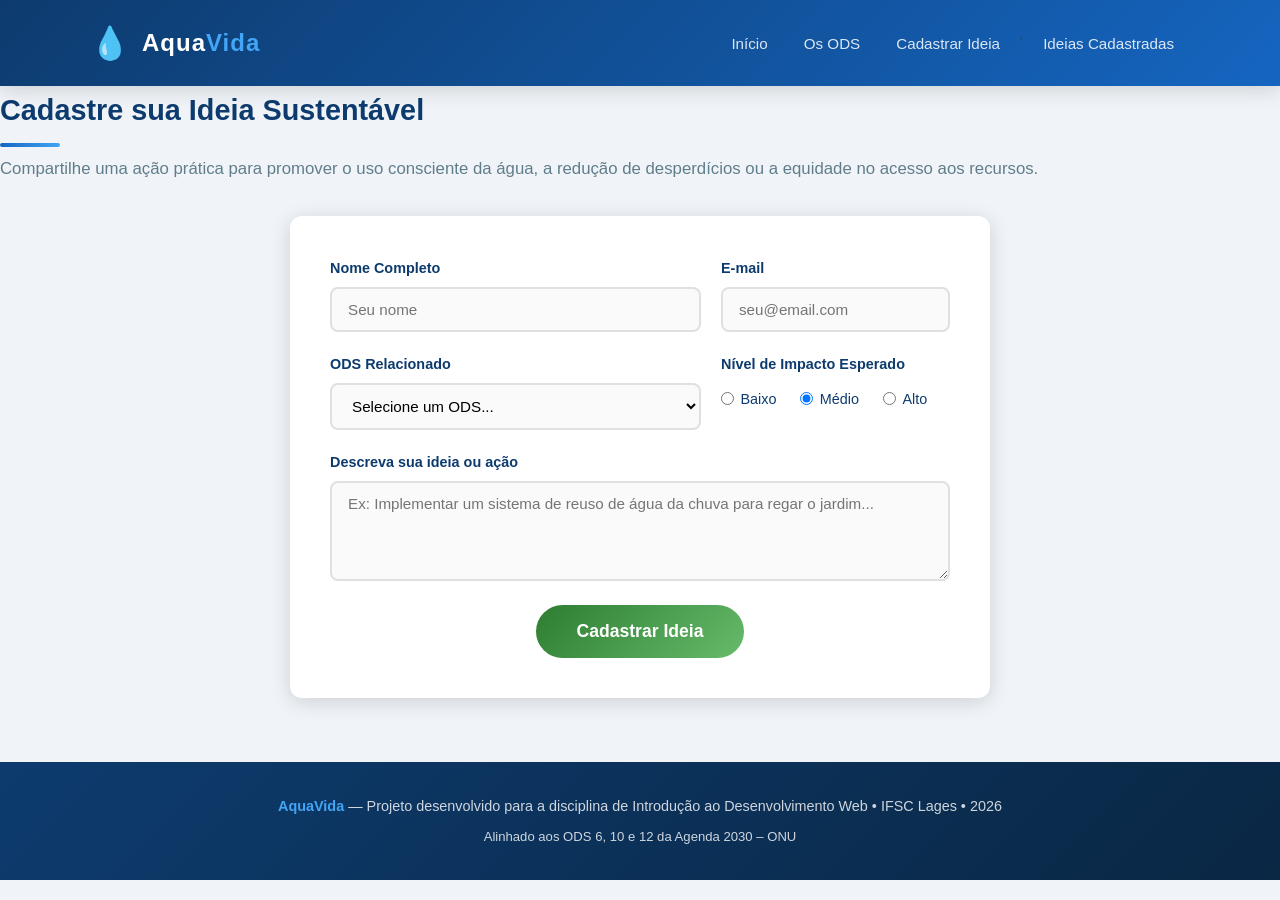
==== formulario.html @ 24fbb7f0 "subi" ====
<!DOCTYPE html>
<html lang="en">
<head>
    <meta charset="UTF-8">
    <meta name="viewport" content="width=device-width, initial-scale=1.0">
    <title> AquaVida | Formulário</title>
    <link rel="stylesheet" href="css/style.css" />
    
</head>
<body>
  <header>
    <div class="header-inner">
      <a href="index.html" class="logo">
        <span class="logo-icon">💧</span>
        <span class="logo-text">Aqua<span>Vida</span></span>
      </a>
      <nav aria-label="Menu principal">
        <ul>
          <li><a href="index.html">Início</a></li>
          <li><a href="ods.html">Os ODS</a></li>
            <li><a href="formulario.html">Cadastrar Ideia</a></li>'
          <li><a href="resultados.html">Ideias Cadastradas</a></li>
        </ul>
      </nav>
    </div>
  </header>
<section>
  <h2 class="section-title">Cadastre sua Ideia Sustentável</h2>
  <p class="section-subtitle">Compartilhe uma ação prática para promover o uso consciente da água, a redução de desperdícios ou a equidade no acesso aos recursos.</p>

  <form id="form-ideia" class="form-card">
    <div class="form-grid">
      <div class="form-group">
        <label for="nome">Nome Completo</label>
        <input type="text" id="nome" name="nome" placeholder="Seu nome" required>
      </div>

      <div class="form-group">
        <label for="email">E-mail</label>
        <input type="email" id="email" name="email" placeholder="seu@email.com" required>
      </div>

      <div class="form-group">
        <label for="ods">ODS Relacionado</label>
        <select id="ods" name="ods" required>
          <option value="" disabled selected>Selecione um ODS...</option>
          <option value="ODS 6">ODS 6 - Água Limpa e Saneamento</option>
          <option value="ODS 10">ODS 10 - Redução das Desigualdades</option>
          <option value="ODS 12">ODS 12 - Consumo e Produção Responsáveis</option>
        </select>
      </div>

      <div class="form-group">
        <label>Nível de Impacto Esperado</label>
        <div class="radio-group">
          <label><input type="radio" name="impacto" value="Baixo" required> Baixo</label>
          <label><input type="radio" name="impacto" value="Médio" checked> Médio</label>
          <label><input type="radio" name="impacto" value="Alto"> Alto</label>
        </div>
      </div>

      <div class="form-group full">
        <label for="descricao">Descreva sua ideia ou ação</label>
        <textarea id="descricao" name="descricao" placeholder="Ex: Implementar um sistema de reuso de água da chuva para regar o jardim..." required></textarea>
      </div>
    </div>

    <div class="form-actions">
      <button type="submit" class="btn btn-verde">Cadastrar Ideia</button>
    </div>
  </form>

  <div id="mensagem-sucesso">
    Ideia cadastrada com sucesso! Obrigado por contribuir com o AquaVida.
  </div>
</section>
<footer>
    <p>
      <strong>AquaVida</strong> &mdash; Projeto desenvolvido para a disciplina de Introdução ao Desenvolvimento Web &bull;
      IFSC Lages &bull; 2026
    </p>
    <p style="margin-top: 0.5rem; font-size: 0.82rem;">Alinhado aos ODS 6, 10 e 12 da Agenda 2030 &ndash; ONU</p>
  </footer>
</body>
</html>
---- css/style.css ----
/* ============================================
   AquaVida - ODS 6, 10 e 12
   ============================================ */

* {
  margin: 0;
  padding: 0;
  box-sizing: border-box;
}

:root {
  --azul-escuro: #0d3b6e;
  --azul-medio: #1565c0;
  --azul-claro: #42a5f5;
  --verde: #2e7d32;
  --verde-claro: #66bb6a;
  --branco: #ffffff;
  --cinza-claro: #f0f4f8;
  --cinza-texto: #37474f;
  --sombra: 0 4px 20px rgba(0, 0, 0, 0.15);
  --radius: 12px;
}

body {
  font-family: 'Segoe UI', Tahoma, Geneva, Verdana, sans-serif;
  background-color: var(--cinza-claro);
  color: var(--cinza-texto);
  line-height: 1.7;
}

/* ===== HEADER / NAV ===== */
header {
  background: linear-gradient(135deg, var(--azul-escuro), var(--azul-medio));
  padding: 0 2rem;
  position: sticky;
  top: 0;
  z-index: 100;
  box-shadow: var(--sombra);
}

header .header-inner {
  display: flex;
  align-items: center;
  justify-content: space-between;
  max-width: 1100px;
  margin: 0 auto;
  padding: 1rem 0;
  flex-wrap: wrap;
  gap: 1rem;
}

header .logo {
  display: flex;
  align-items: center;
  gap: 0.75rem;
  text-decoration: none;
}

header .logo-icon {
  font-size: 2rem;
}

header .logo-text {
  color: var(--branco);
  font-size: 1.5rem;
  font-weight: 700;
  letter-spacing: 1px;
}

header .logo-text span {
  color: var(--azul-claro);
}

nav ul {
  list-style: none;
  display: flex;
  gap: 0.25rem;
  flex-wrap: wrap;
}

nav ul li a {
  color: rgba(255, 255, 255, 0.85);
  text-decoration: none;
  padding: 0.5rem 1rem;
  border-radius: 6px;
  font-size: 0.95rem;
  transition: all 0.2s;
}

nav ul li a:hover,
nav ul li a.ativo {
  background: rgba(255, 255, 255, 0.2);
  color: var(--branco);
}

/* ===== HERO ===== */
.hero {
  background: linear-gradient(135deg, var(--azul-escuro) 0%, var(--azul-medio) 50%, #1976d2 100%);
  color: var(--branco);
  padding: 5rem 2rem;
  text-align: center;
  position: relative;
  overflow: hidden;
}

.hero::before {
  content: '';
  position: absolute;
  top: -50%;
  left: -50%;
  width: 200%;
  height: 200%;
  background: radial-gradient(circle, rgba(66, 165, 245, 0.15) 0%, transparent 60%);
  animation: pulse 6s ease-in-out infinite;
}

@keyframes pulse {
  0%, 100% { transform: scale(1); }
  50% { transform: scale(1.1); }
}

.hero-content {
  position: relative;
  z-index: 1;
  max-width: 750px;
  margin: 0 auto;
}

.hero h1 {
  font-size: 2.8rem;
  font-weight: 800;
  margin-bottom: 1rem;
  text-shadow: 0 2px 10px rgba(0,0,0,0.3);
}

.hero p {
  font-size: 1.2rem;
  opacity: 0.9;
  margin-bottom: 2rem;
}

.btn {
  display: inline-block;
  padding: 0.85rem 2rem;
  border-radius: 50px;
  text-decoration: none;
  font-weight: 600;
  font-size: 1rem;
  transition: all 0.3s;
  cursor: pointer;
  border: none;
}

.btn-primary {
  background: var(--branco);
  color: var(--azul-medio);
}

.btn-primary:hover {
  background: var(--azul-claro);
  color: var(--branco);
  transform: translateY(-2px);
  box-shadow: 0 8px 20px rgba(0,0,0,0.2);
}

.btn-secondary {
  background: transparent;
  color: var(--branco);
  border: 2px solid rgba(255,255,255,0.7);
  margin-left: 1rem;
}

.btn-secondary:hover {
  background: rgba(255,255,255,0.15);
  border-color: var(--branco);
  transform: translateY(-2px);
}

.btn-verde {
  background: linear-gradient(135deg, var(--verde), var(--verde-claro));
  color: var(--branco);
  font-size: 1.1rem;
  padding: 1rem 2.5rem;
}

.btn-verde:hover {
  transform: translateY(-2px);
  box-shadow: 0 8px 20px rgba(46, 125, 50, 0.4);
}

/* ===== MAIN / CONTAINER ===== */
main {
  max-width: 1100px;
  margin: 3rem auto;
  padding: 0 2rem;
}

/* ===== SEÇÕES ===== */
section {
  margin-bottom: 3rem;
}

.section-title {
  font-size: 1.8rem;
  font-weight: 700;
  color: var(--azul-escuro);
  margin-bottom: 0.5rem;
  position: relative;
  padding-bottom: 0.75rem;
}

.section-title::after {
  content: '';
  position: absolute;
  bottom: 0;
  left: 0;
  width: 60px;
  height: 4px;
  background: linear-gradient(90deg, var(--azul-medio), var(--azul-claro));
  border-radius: 2px;
}

.section-subtitle {
  color: #607d8b;
  margin-bottom: 2rem;
  font-size: 1.05rem;
}

/* ===== CARDS ODS (homepage) ===== */
.cards-ods {
  display: grid;
  grid-template-columns: repeat(auto-fit, minmax(280px, 1fr));
  gap: 1.5rem;
}

.card-ods {
  background: var(--branco);
  border-radius: var(--radius);
  padding: 2rem;
  box-shadow: var(--sombra);
  border-top: 5px solid;
  transition: transform 0.3s, box-shadow 0.3s;
  text-decoration: none;
  color: inherit;
  display: block;
}

.card-ods:hover {
  transform: translateY(-6px);
  box-shadow: 0 12px 30px rgba(0,0,0,0.18);
}

.card-ods.ods6 { border-color: #0277bd; }
.card-ods.ods10 { border-color: #e53935; }
.card-ods.ods12 { border-color: #f57c00; }

.card-ods .ods-numero {
  font-size: 2.5rem;
  font-weight: 800;
  opacity: 0.15;
  line-height: 1;
  margin-bottom: 0.5rem;
}

.card-ods.ods6 .ods-numero { color: #0277bd; }
.card-ods.ods10 .ods-numero { color: #e53935; }
.card-ods.ods12 .ods-numero { color: #f57c00; }

.card-ods .ods-icone {
  font-size: 2.5rem;
  margin-bottom: 1rem;
  display: block;
}

.card-ods h3 {
  font-size: 1.1rem;
  font-weight: 700;
  color: var(--azul-escuro);
  margin-bottom: 0.75rem;
}

.card-ods p {
  font-size: 0.95rem;
  color: #607d8b;
}

/* ===== CARDS ESTATÍSTICAS ===== */
.cards-stats {
  display: grid;
  grid-template-columns: repeat(auto-fit, minmax(200px, 1fr));
  gap: 1.25rem;
  margin-bottom: 3rem;
}

.card-stat {
  background: linear-gradient(135deg, var(--azul-medio), var(--azul-claro));
  color: var(--branco);
  border-radius: var(--radius);
  padding: 1.75rem;
  text-align: center;
  box-shadow: var(--sombra);
}

.card-stat .stat-num {
  font-size: 2.4rem;
  font-weight: 800;
  display: block;
}

.card-stat .stat-label {
  font-size: 0.9rem;
  opacity: 0.9;
  margin-top: 0.25rem;
}

/* ===== TABELA ===== */
.tabela-wrapper {
  overflow-x: auto;
  border-radius: var(--radius);
  box-shadow: var(--sombra);
}

table {
  width: 100%;
  border-collapse: collapse;
  background: var(--branco);
  font-size: 0.95rem;
}

thead {
  background: linear-gradient(135deg, var(--azul-escuro), var(--azul-medio));
  color: var(--branco);
}

thead th {
  padding: 1rem 1.25rem;
  text-align: left;
  font-weight: 600;
  letter-spacing: 0.5px;
}

tbody tr {
  border-bottom: 1px solid #e0e0e0;
  transition: background 0.2s;
}

tbody tr:hover {
  background: #e3f2fd;
}

tbody td {
  padding: 1rem 1.25rem;
  vertical-align: top;
}

tbody tr:last-child {
  border-bottom: none;
}

.badge {
  display: inline-block;
  padding: 0.25rem 0.75rem;
  border-radius: 20px;
  font-size: 0.8rem;
  font-weight: 600;
}

.badge-azul { background: #e3f2fd; color: #0277bd; }
.badge-vermelho { background: #ffebee; color: #c62828; }
.badge-laranja { background: #fff3e0; color: #e65100; }

/* ===== FORMULÁRIO ===== */
.form-card {
  background: var(--branco);
  border-radius: var(--radius);
  padding: 2.5rem;
  box-shadow: var(--sombra);
  max-width: 700px;
  margin: 0 auto;
}

.form-grid {
  display: grid;
  grid-template-columns: 1fr 1fr;
  gap: 1.25rem;
}

.form-group {
  display: flex;
  flex-direction: column;
  gap: 0.4rem;
}

.form-group.full {
  grid-column: 1 / -1;
}

.form-group label {
  font-weight: 600;
  font-size: 0.9rem;
  color: var(--azul-escuro);
}

.form-group input,
.form-group select,
.form-group textarea {
  padding: 0.75rem 1rem;
  border: 2px solid #e0e0e0;
  border-radius: 8px;
  font-size: 0.95rem;
  font-family: inherit;
  transition: border-color 0.2s, box-shadow 0.2s;
  background: #fafafa;
}

.form-group input:focus,
.form-group select:focus,
.form-group textarea:focus {
  outline: none;
  border-color: var(--azul-claro);
  box-shadow: 0 0 0 3px rgba(66, 165, 245, 0.2);
  background: var(--branco);
}

.form-group textarea {
  resize: vertical;
  min-height: 100px;
}

.form-group select {
  cursor: pointer;
}

.radio-group {
  display: flex;
  gap: 1.5rem;
  flex-wrap: wrap;
  margin-top: 0.25rem;
}

.radio-group label {
  font-weight: 400;
  display: flex;
  align-items: center;
  gap: 0.4rem;
  cursor: pointer;
}

.form-actions {
  margin-top: 1.5rem;
  text-align: center;
}

/* ===== MENSAGEM DE SUCESSO ===== */
#mensagem-sucesso {
  display: none;
  background: linear-gradient(135deg, var(--verde), var(--verde-claro));
  color: var(--branco);
  padding: 1.25rem 2rem;
  border-radius: var(--radius);
  text-align: center;
  font-weight: 600;
  font-size: 1.05rem;
  margin-top: 1.5rem;
  animation: fadeIn 0.4s ease;
}

@keyframes fadeIn {
  from { opacity: 0; transform: translateY(10px); }
  to { opacity: 1; transform: translateY(0); }
}

/* ===== RESULTADOS / CARDS IDEIAS ===== */
#lista-ideias {
  display: grid;
  grid-template-columns: repeat(auto-fill, minmax(300px, 1fr));
  gap: 1.5rem;
  margin-top: 2rem;
}

.card-ideia {
  background: var(--branco);
  border-radius: var(--radius);
  padding: 1.75rem;
  box-shadow: var(--sombra);
  border-left: 5px solid var(--azul-medio);
  animation: fadeIn 0.4s ease;
}

.card-ideia .ideia-header {
  display: flex;
  justify-content: space-between;
  align-items: flex-start;
  margin-bottom: 1rem;
  gap: 0.5rem;
}

.card-ideia .ideia-nome {
  font-weight: 700;
  color: var(--azul-escuro);
  font-size: 1.05rem;
}

.card-ideia .ideia-ods {
  font-size: 0.8rem;
  padding: 0.2rem 0.6rem;
  border-radius: 20px;
  background: #e3f2fd;
  color: var(--azul-medio);
  font-weight: 600;
  white-space: nowrap;
}

.card-ideia .ideia-descricao {
  color: #546e7a;
  font-size: 0.95rem;
  margin-bottom: 1rem;
}

.card-ideia .ideia-footer {
  display: flex;
  justify-content: space-between;
  font-size: 0.85rem;
  color: #90a4ae;
  border-top: 1px solid #eceff1;
  padding-top: 0.75rem;
}

.impacto-badge {
  display: inline-flex;
  align-items: center;
  gap: 0.3rem;
  font-weight: 600;
  font-size: 0.85rem;
}

.impacto-alto { color: #2e7d32; }
.impacto-medio { color: #f57c00; }
.impacto-baixo { color: #1565c0; }

#sem-dados {
  text-align: center;
  padding: 3rem;
  color: #90a4ae;
  background: var(--branco);
  border-radius: var(--radius);
  box-shadow: var(--sombra);
  grid-column: 1 / -1;
}

#sem-dados .sem-dados-icone {
  font-size: 3rem;
  display: block;
  margin-bottom: 1rem;
}

/* ===== FILTROS ===== */
.filtros {
  display: flex;
  gap: 1rem;
  flex-wrap: wrap;
  margin-bottom: 1.5rem;
  align-items: center;
}

.filtros label {
  font-weight: 600;
  color: var(--azul-escuro);
}

.filtros select {
  padding: 0.5rem 1rem;
  border: 2px solid #e0e0e0;
  border-radius: 8px;
  font-family: inherit;
  font-size: 0.95rem;
  cursor: pointer;
  transition: border-color 0.2s;
}

.filtros select:focus {
  outline: none;
  border-color: var(--azul-claro);
}

.contador {
  margin-left: auto;
  color: #607d8b;
  font-size: 0.95rem;
}

/* ===== INFO BOX ===== */
.info-box {
  background: linear-gradient(135deg, #e3f2fd, #bbdefb);
  border-radius: var(--radius);
  padding: 1.75rem;
  border-left: 5px solid var(--azul-medio);
  margin-bottom: 2rem;
}

.info-box h3 {
  color: var(--azul-escuro);
  margin-bottom: 0.75rem;
  font-size: 1.1rem;
}

.info-box p, .info-box li {
  color: #37474f;
  font-size: 0.95rem;
}

.info-box ul {
  padding-left: 1.25rem;
  margin-top: 0.5rem;
}

.info-box li {
  margin-bottom: 0.4rem;
}

/* ===== FOOTER ===== */
footer {
  background: linear-gradient(135deg, var(--azul-escuro), #0a2744);
  color: rgba(255,255,255,0.8);
  text-align: center;
  padding: 2rem;
  margin-top: 4rem;
  font-size: 0.9rem;
}

footer strong {
  color: var(--azul-claro);
}

/* ===== RESPONSIVIDADE ===== */
@media (max-width: 768px) {
  .hero h1 { font-size: 2rem; }
  .form-grid { grid-template-columns: 1fr; }
  .form-group.full { grid-column: 1; }
  header .header-inner { flex-direction: column; align-items: flex-start; }
  nav ul { gap: 0.1rem; }
  nav ul li a { padding: 0.4rem 0.7rem; font-size: 0.85rem; }
  .btn-secondary { margin-left: 0; margin-top: 0.5rem; }
}
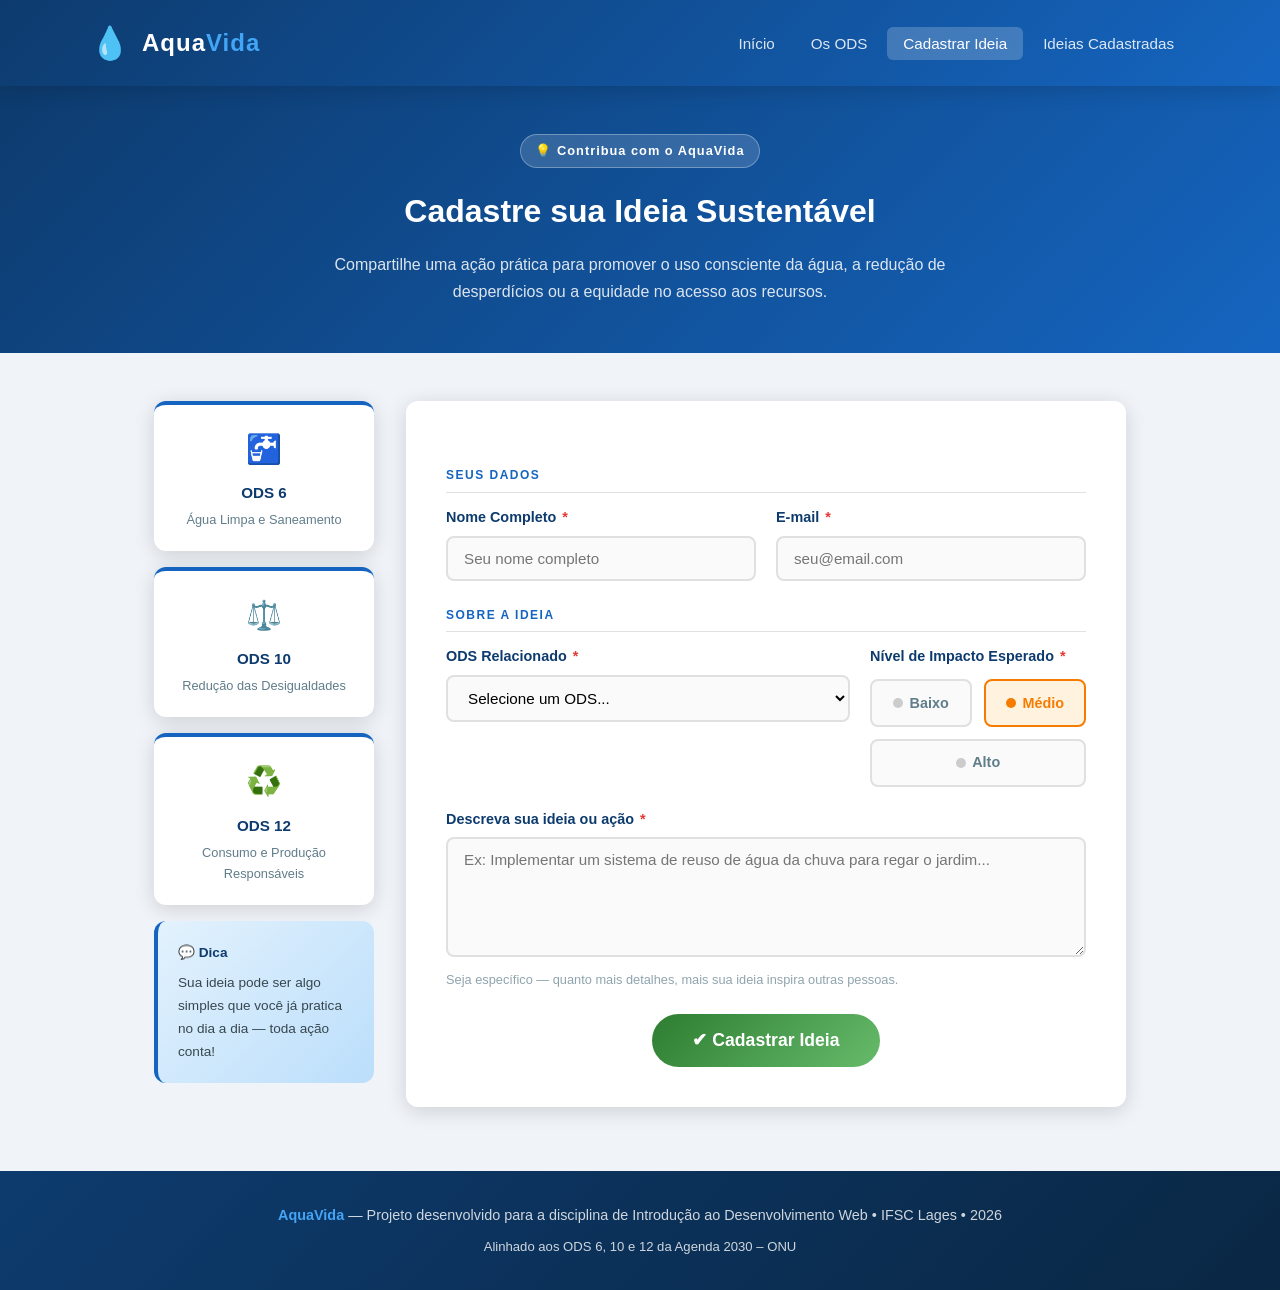
==== commit 737dba38: "first commit" ====
--- a/formulario.html
+++ b/formulario.html
@@ -1,13 +1,13 @@
 <!DOCTYPE html>
-<html lang="en">
+<html lang="pt-BR">
 <head>
-    <meta charset="UTF-8">
-    <meta name="viewport" content="width=device-width, initial-scale=1.0">
-    <title> AquaVida | Formulário</title>
-    <link rel="stylesheet" href="css/style.css" />
-    
+  <meta charset="UTF-8">
+  <meta name="viewport" content="width=device-width, initial-scale=1.0">
+  <title>AquaVida | Cadastrar Ideia</title>
+  <link rel="stylesheet" href="css/style.css" />
 </head>
 <body>
+
   <header>
     <div class="header-inner">
       <a href="index.html" class="logo">
@@ -18,68 +18,133 @@
         <ul>
           <li><a href="index.html">Início</a></li>
           <li><a href="ods.html">Os ODS</a></li>
-            <li><a href="formulario.html">Cadastrar Ideia</a></li>'
+          <li><a href="formulario.html" class="ativo">Cadastrar Ideia</a></li>
           <li><a href="resultados.html">Ideias Cadastradas</a></li>
         </ul>
       </nav>
     </div>
   </header>
-<section>
-  <h2 class="section-title">Cadastre sua Ideia Sustentável</h2>
-  <p class="section-subtitle">Compartilhe uma ação prática para promover o uso consciente da água, a redução de desperdícios ou a equidade no acesso aos recursos.</p>
 
-  <form id="form-ideia" class="form-card">
-    <div class="form-grid">
-      <div class="form-group">
-        <label for="nome">Nome Completo</label>
-        <input type="text" id="nome" name="nome" placeholder="Seu nome" required>
-      </div>
+  <!-- Banner da página -->
+  <div class="page-banner">
+    <div class="page-banner-content">
+      <span class="page-banner-tag">💡 Contribua com o AquaVida</span>
+      <h1>Cadastre sua Ideia Sustentável</h1>
+      <p>Compartilhe uma ação prática para promover o uso consciente da água, a redução de desperdícios ou a equidade no acesso aos recursos.</p>
+    </div>
+  </div>
 
-      <div class="form-group">
-        <label for="email">E-mail</label>
-        <input type="email" id="email" name="email" placeholder="seu@email.com" required>
-      </div>
+  <main>
+    <div class="form-layout">
 
-      <div class="form-group">
-        <label for="ods">ODS Relacionado</label>
-        <select id="ods" name="ods" required>
-          <option value="" disabled selected>Selecione um ODS...</option>
-          <option value="ODS 6">ODS 6 - Água Limpa e Saneamento</option>
-          <option value="ODS 10">ODS 10 - Redução das Desigualdades</option>
-          <option value="ODS 12">ODS 12 - Consumo e Produção Responsáveis</option>
-        </select>
-      </div>
+      <!-- Card lateral informativo -->
+      <aside class="form-sidebar">
+        <div class="sidebar-card">
+          <div class="sidebar-icon">🚰</div>
+          <h3>ODS 6</h3>
+          <p>Água Limpa e Saneamento</p>
+        </div>
+        <div class="sidebar-card">
+          <div class="sidebar-icon">⚖️</div>
+          <h3>ODS 10</h3>
+          <p>Redução das Desigualdades</p>
+        </div>
+        <div class="sidebar-card">
+          <div class="sidebar-icon">♻️</div>
+          <h3>ODS 12</h3>
+          <p>Consumo e Produção Responsáveis</p>
+        </div>
+        <div class="sidebar-dica">
+          <strong>💬 Dica</strong>
+          <p>Sua ideia pode ser algo simples que você já pratica no dia a dia — toda ação conta!</p>
+        </div>
+      </aside>
 
-      <div class="form-group">
-        <label>Nível de Impacto Esperado</label>
-        <div class="radio-group">
-          <label><input type="radio" name="impacto" value="Baixo" required> Baixo</label>
-          <label><input type="radio" name="impacto" value="Médio" checked> Médio</label>
-          <label><input type="radio" name="impacto" value="Alto"> Alto</label>
+      <!-- Formulário principal -->
+      <div class="form-main">
+        <form id="form-ideia" class="form-card" novalidate>
+
+          <div class="form-section-label">Seus dados</div>
+          <div class="form-grid">
+            <div class="form-group">
+              <label for="nome">Nome Completo <span class="obrigatorio">*</span></label>
+              <input type="text" id="nome" name="nome" placeholder="Seu nome completo" required>
+            </div>
+            <div class="form-group">
+              <label for="email">E-mail <span class="obrigatorio">*</span></label>
+              <input type="email" id="email" name="email" placeholder="seu@email.com" required>
+            </div>
+          </div>
+
+          <div class="form-section-label">Sobre a ideia</div>
+          <div class="form-grid">
+            <div class="form-group">
+              <label for="ods">ODS Relacionado <span class="obrigatorio">*</span></label>
+              <select id="ods" name="ods" required>
+                <option value="" disabled selected>Selecione um ODS...</option>
+                <option value="ODS 6">🚰 ODS 6 — Água Limpa e Saneamento</option>
+                <option value="ODS 10">⚖️ ODS 10 — Redução das Desigualdades</option>
+                <option value="ODS 12">♻️ ODS 12 — Consumo e Produção Responsáveis</option>
+              </select>
+            </div>
+
+            <div class="form-group">
+              <label>Nível de Impacto Esperado <span class="obrigatorio">*</span></label>
+              <div class="impacto-group">
+                <label class="impacto-option impacto-baixo">
+                  <input type="radio" name="impacto" value="Baixo" required>
+                  <span class="impacto-label">
+                    <span class="impacto-dot"></span>
+                    Baixo
+                  </span>
+                </label>
+                <label class="impacto-option impacto-medio">
+                  <input type="radio" name="impacto" value="Médio" checked>
+                  <span class="impacto-label">
+                    <span class="impacto-dot"></span>
+                    Médio
+                  </span>
+                </label>
+                <label class="impacto-option impacto-alto">
+                  <input type="radio" name="impacto" value="Alto">
+                  <span class="impacto-label">
+                    <span class="impacto-dot"></span>
+                    Alto
+                  </span>
+                </label>
+              </div>
+            </div>
+
+            <div class="form-group full">
+              <label for="descricao">Descreva sua ideia ou ação <span class="obrigatorio">*</span></label>
+              <textarea id="descricao" name="descricao" rows="5"
+                placeholder="Ex: Implementar um sistema de reuso de água da chuva para regar o jardim..." required></textarea>
+              <span class="campo-dica">Seja específico — quanto mais detalhes, mais sua ideia inspira outras pessoas.</span>
+            </div>
+          </div>
+
+          <div class="form-actions">
+            <button type="submit" class="btn btn-verde">✔ Cadastrar Ideia</button>
+          </div>
+
+        </form>
+
+        <div id="mensagem-sucesso">
+          ✅ Ideia cadastrada com sucesso! Obrigado por contribuir com o AquaVida.
         </div>
       </div>
 
-      <div class="form-group full">
-        <label for="descricao">Descreva sua ideia ou ação</label>
-        <textarea id="descricao" name="descricao" placeholder="Ex: Implementar um sistema de reuso de água da chuva para regar o jardim..." required></textarea>
-      </div>
     </div>
+  </main>
 
-    <div class="form-actions">
-      <button type="submit" class="btn btn-verde">Cadastrar Ideia</button>
-    </div>
-  </form>
-
-  <div id="mensagem-sucesso">
-    Ideia cadastrada com sucesso! Obrigado por contribuir com o AquaVida.
-  </div>
-</section>
-<footer>
+  <footer>
     <p>
       <strong>AquaVida</strong> &mdash; Projeto desenvolvido para a disciplina de Introdução ao Desenvolvimento Web &bull;
       IFSC Lages &bull; 2026
     </p>
     <p style="margin-top: 0.5rem; font-size: 0.82rem;">Alinhado aos ODS 6, 10 e 12 da Agenda 2030 &ndash; ONU</p>
   </footer>
+
+  <script src="js/script.js"></script>
 </body>
 </html>
--- a/css/style.css
+++ b/css/style.css
@@ -1,5 +1,5 @@
 /* ============================================
-   AquaVida - ODS 6, 10 e 12
+  AquaVida - ODS 6, 10 e 12
    ============================================ */
 
 * {
@@ -8,34 +8,21 @@
   box-sizing: border-box;
 }
 
-:root {
-  --azul-escuro: #0d3b6e;
-  --azul-medio: #1565c0;
-  --azul-claro: #42a5f5;
-  --verde: #2e7d32;
-  --verde-claro: #66bb6a;
-  --branco: #ffffff;
-  --cinza-claro: #f0f4f8;
-  --cinza-texto: #37474f;
-  --sombra: 0 4px 20px rgba(0, 0, 0, 0.15);
-  --radius: 12px;
-}
-
 body {
-  font-family: 'Segoe UI', Tahoma, Geneva, Verdana, sans-serif;
-  background-color: var(--cinza-claro);
-  color: var(--cinza-texto);
+  font-family: "Segoe UI", Tahoma, Geneva, Verdana, sans-serif;
+  background-color: #f0f4f8;
+  color: #37474f;
   line-height: 1.7;
 }
 
 /* ===== HEADER / NAV ===== */
 header {
-  background: linear-gradient(135deg, var(--azul-escuro), var(--azul-medio));
+  background: linear-gradient(135deg, #0d3b6e, #1565c0);
   padding: 0 2rem;
   position: sticky;
   top: 0;
   z-index: 100;
-  box-shadow: var(--sombra);
+  box-shadow: 0 4px 20px rgba(0, 0, 0, 0.15);
 }
 
 header .header-inner {
@@ -61,14 +48,14 @@
 }
 
 header .logo-text {
-  color: var(--branco);
+  color: #ffffff;
   font-size: 1.5rem;
   font-weight: 700;
   letter-spacing: 1px;
 }
 
 header .logo-text span {
-  color: var(--azul-claro);
+  color: #42a5f5;
 }
 
 nav ul {
@@ -90,55 +77,75 @@
 nav ul li a:hover,
 nav ul li a.ativo {
   background: rgba(255, 255, 255, 0.2);
-  color: var(--branco);
+  color: #ffffff;
 }
 
 /* ===== HERO ===== */
 .hero {
-  background: linear-gradient(135deg, var(--azul-escuro) 0%, var(--azul-medio) 50%, #1976d2 100%);
-  color: var(--branco);
-  padding: 5rem 2rem;
-  text-align: center;
   position: relative;
+  min-height: 520px;
+  display: flex;
+  align-items: center;
   overflow: hidden;
 }
 
-.hero::before {
-  content: '';
+.hero-bg {
   position: absolute;
-  top: -50%;
-  left: -50%;
-  width: 200%;
-  height: 200%;
-  background: radial-gradient(circle, rgba(66, 165, 245, 0.15) 0%, transparent 60%);
-  animation: pulse 6s ease-in-out infinite;
-}
-
-@keyframes pulse {
-  0%, 100% { transform: scale(1); }
-  50% { transform: scale(1.1); }
+  inset: 0;
+  background: url("../img/images.jpg")
+    center / cover no-repeat;
+  filter: brightness(0.4);
+  z-index: 0;
 }
 
 .hero-content {
   position: relative;
   z-index: 1;
-  max-width: 750px;
-  margin: 0 auto;
-}
-
-.hero h1 {
-  font-size: 2.8rem;
+  max-width: 700px;
+  padding: 5rem 3rem;
+  color: #ffffff;
+}
+
+.hero-tag {
+  display: inline-block;
+  background: rgba(66, 165, 245, 0.85);
+  color: #ffffff;
+  font-size: 0.75rem;
+  font-weight: 700;
+  letter-spacing: 2px;
+  text-transform: uppercase;
+  padding: 5px 14px;
+  border-radius: 4px;
+  margin-bottom: 1.25rem;
+}
+
+.hero-content h1 {
+  font-size: 3rem;
   font-weight: 800;
+  line-height: 1.15;
   margin-bottom: 1rem;
-  text-shadow: 0 2px 10px rgba(0,0,0,0.3);
-}
-
-.hero p {
-  font-size: 1.2rem;
-  opacity: 0.9;
+  text-shadow: 0 2px 12px rgba(0, 0, 0, 0.4);
+}
+
+.hero-content h1 span {
+  color: #42a5f5;
+}
+
+.hero-content p {
+  font-size: 1.1rem;
+  opacity: 0.85;
   margin-bottom: 2rem;
-}
-
+  max-width: 520px;
+  line-height: 1.7;
+}
+
+.hero-btns {
+  display: flex;
+  gap: 1rem;
+  flex-wrap: wrap;
+}
+
+/* ===== BOTÕES ===== */
 .btn {
   display: inline-block;
   padding: 0.85rem 2rem;
@@ -152,33 +159,32 @@
 }
 
 .btn-primary {
-  background: var(--branco);
-  color: var(--azul-medio);
+  background: transparent;
+  color: #ffffff;
+  border: 2px solid rgba(255, 255, 255, 0.7);
 }
 
 .btn-primary:hover {
-  background: var(--azul-claro);
-  color: var(--branco);
+  background: rgba(255, 255, 255, 0.15);
+  border-color: #ffffff;
   transform: translateY(-2px);
-  box-shadow: 0 8px 20px rgba(0,0,0,0.2);
 }
 
 .btn-secondary {
   background: transparent;
-  color: var(--branco);
-  border: 2px solid rgba(255,255,255,0.7);
-  margin-left: 1rem;
+  color: #ffffff;
+  border: 2px solid rgba(255, 255, 255, 0.7);
 }
 
 .btn-secondary:hover {
-  background: rgba(255,255,255,0.15);
-  border-color: var(--branco);
+  background: rgba(255, 255, 255, 0.15);
+  border-color: #ffffff;
   transform: translateY(-2px);
 }
 
 .btn-verde {
-  background: linear-gradient(135deg, var(--verde), var(--verde-claro));
-  color: var(--branco);
+  background: linear-gradient(135deg, #2e7d32, #66bb6a);
+  color: #ffffff;
   font-size: 1.1rem;
   padding: 1rem 2.5rem;
 }
@@ -203,20 +209,20 @@
 .section-title {
   font-size: 1.8rem;
   font-weight: 700;
-  color: var(--azul-escuro);
+  color: #0d3b6e;
   margin-bottom: 0.5rem;
   position: relative;
   padding-bottom: 0.75rem;
 }
 
 .section-title::after {
-  content: '';
+  content: "";
   position: absolute;
   bottom: 0;
   left: 0;
   width: 60px;
   height: 4px;
-  background: linear-gradient(90deg, var(--azul-medio), var(--azul-claro));
+  background: linear-gradient(90deg, #1565c0, #42a5f5);
   border-radius: 2px;
 }
 
@@ -234,12 +240,14 @@
 }
 
 .card-ods {
-  background: var(--branco);
-  border-radius: var(--radius);
+  background: #ffffff;
+  border-radius: 12px;
   padding: 2rem;
-  box-shadow: var(--sombra);
+  box-shadow: 0 4px 20px rgba(0, 0, 0, 0.15);
   border-top: 5px solid;
-  transition: transform 0.3s, box-shadow 0.3s;
+  transition:
+    transform 0.3s,
+    box-shadow 0.3s;
   text-decoration: none;
   color: inherit;
   display: block;
@@ -247,12 +255,18 @@
 
 .card-ods:hover {
   transform: translateY(-6px);
-  box-shadow: 0 12px 30px rgba(0,0,0,0.18);
-}
-
-.card-ods.ods6 { border-color: #0277bd; }
-.card-ods.ods10 { border-color: #e53935; }
-.card-ods.ods12 { border-color: #f57c00; }
+  box-shadow: 0 12px 30px rgba(0, 0, 0, 0.18);
+}
+
+.card-ods.ods6 {
+  border-color: #0277bd;
+}
+.card-ods.ods10 {
+  border-color: #e53935;
+}
+.card-ods.ods12 {
+  border-color: #f57c00;
+}
 
 .card-ods .ods-numero {
   font-size: 2.5rem;
@@ -262,9 +276,15 @@
   margin-bottom: 0.5rem;
 }
 
-.card-ods.ods6 .ods-numero { color: #0277bd; }
-.card-ods.ods10 .ods-numero { color: #e53935; }
-.card-ods.ods12 .ods-numero { color: #f57c00; }
+.card-ods.ods6 .ods-numero {
+  color: #0277bd;
+}
+.card-ods.ods10 .ods-numero {
+  color: #e53935;
+}
+.card-ods.ods12 .ods-numero {
+  color: #f57c00;
+}
 
 .card-ods .ods-icone {
   font-size: 2.5rem;
@@ -275,7 +295,7 @@
 .card-ods h3 {
   font-size: 1.1rem;
   font-weight: 700;
-  color: var(--azul-escuro);
+  color: #0d3b6e;
   margin-bottom: 0.75rem;
 }
 
@@ -293,12 +313,12 @@
 }
 
 .card-stat {
-  background: linear-gradient(135deg, var(--azul-medio), var(--azul-claro));
-  color: var(--branco);
-  border-radius: var(--radius);
+  background: linear-gradient(135deg, #1565c0, #42a5f5);
+  color: #ffffff;
+  border-radius: 12px;
   padding: 1.75rem;
   text-align: center;
-  box-shadow: var(--sombra);
+  box-shadow: 0 4px 20px rgba(0, 0, 0, 0.15);
 }
 
 .card-stat .stat-num {
@@ -316,20 +336,20 @@
 /* ===== TABELA ===== */
 .tabela-wrapper {
   overflow-x: auto;
-  border-radius: var(--radius);
-  box-shadow: var(--sombra);
+  border-radius: 12px;
+  box-shadow: 0 4px 20px rgba(0, 0, 0, 0.15);
 }
 
 table {
   width: 100%;
   border-collapse: collapse;
-  background: var(--branco);
+  background: #ffffff;
   font-size: 0.95rem;
 }
 
 thead {
-  background: linear-gradient(135deg, var(--azul-escuro), var(--azul-medio));
-  color: var(--branco);
+  background: linear-gradient(135deg, #0d3b6e, #1565c0);
+  color: #ffffff;
 }
 
 thead th {
@@ -365,18 +385,25 @@
   font-weight: 600;
 }
 
-.badge-azul { background: #e3f2fd; color: #0277bd; }
-.badge-vermelho { background: #ffebee; color: #c62828; }
-.badge-laranja { background: #fff3e0; color: #e65100; }
-
-/* ===== FORMULÁRIO ===== */
+.badge-azul {
+  background: #e3f2fd;
+  color: #0277bd;
+}
+.badge-vermelho {
+  background: #ffebee;
+  color: #c62828;
+}
+.badge-laranja {
+  background: #fff3e0;
+  color: #e65100;
+}
+
+/* ===== FORMULÁRIO BASE ===== */
 .form-card {
-  background: var(--branco);
-  border-radius: var(--radius);
+  background: #ffffff;
+  border-radius: 12px;
   padding: 2.5rem;
-  box-shadow: var(--sombra);
-  max-width: 700px;
-  margin: 0 auto;
+  box-shadow: 0 4px 20px rgba(0, 0, 0, 0.15);
 }
 
 .form-grid {
@@ -398,7 +425,7 @@
 .form-group label {
   font-weight: 600;
   font-size: 0.9rem;
-  color: var(--azul-escuro);
+  color: #0d3b6e;
 }
 
 .form-group input,
@@ -409,7 +436,9 @@
   border-radius: 8px;
   font-size: 0.95rem;
   font-family: inherit;
-  transition: border-color 0.2s, box-shadow 0.2s;
+  transition:
+    border-color 0.2s,
+    box-shadow 0.2s;
   background: #fafafa;
 }
 
@@ -417,14 +446,14 @@
 .form-group select:focus,
 .form-group textarea:focus {
   outline: none;
-  border-color: var(--azul-claro);
+  border-color: #42a5f5;
   box-shadow: 0 0 0 3px rgba(66, 165, 245, 0.2);
-  background: var(--branco);
+  background: #ffffff;
 }
 
 .form-group textarea {
   resize: vertical;
-  min-height: 100px;
+  min-height: 120px;
 }
 
 .form-group select {
@@ -454,10 +483,10 @@
 /* ===== MENSAGEM DE SUCESSO ===== */
 #mensagem-sucesso {
   display: none;
-  background: linear-gradient(135deg, var(--verde), var(--verde-claro));
-  color: var(--branco);
+  background: linear-gradient(135deg, #2e7d32, #66bb6a);
+  color: #ffffff;
   padding: 1.25rem 2rem;
-  border-radius: var(--radius);
+  border-radius: 12px;
   text-align: center;
   font-weight: 600;
   font-size: 1.05rem;
@@ -466,8 +495,14 @@
 }
 
 @keyframes fadeIn {
-  from { opacity: 0; transform: translateY(10px); }
-  to { opacity: 1; transform: translateY(0); }
+  from {
+    opacity: 0;
+    transform: translateY(10px);
+  }
+  to {
+    opacity: 1;
+    transform: translateY(0);
+  }
 }
 
 /* ===== RESULTADOS / CARDS IDEIAS ===== */
@@ -479,11 +514,11 @@
 }
 
 .card-ideia {
-  background: var(--branco);
-  border-radius: var(--radius);
+  background: #ffffff;
+  border-radius: 12px;
   padding: 1.75rem;
-  box-shadow: var(--sombra);
-  border-left: 5px solid var(--azul-medio);
+  box-shadow: 0 4px 20px rgba(0, 0, 0, 0.15);
+  border-left: 5px solid #1565c0;
   animation: fadeIn 0.4s ease;
 }
 
@@ -497,7 +532,7 @@
 
 .card-ideia .ideia-nome {
   font-weight: 700;
-  color: var(--azul-escuro);
+  color: #0d3b6e;
   font-size: 1.05rem;
 }
 
@@ -506,7 +541,7 @@
   padding: 0.2rem 0.6rem;
   border-radius: 20px;
   background: #e3f2fd;
-  color: var(--azul-medio);
+  color: #1565c0;
   font-weight: 600;
   white-space: nowrap;
 }
@@ -534,17 +569,23 @@
   font-size: 0.85rem;
 }
 
-.impacto-alto { color: #2e7d32; }
-.impacto-medio { color: #f57c00; }
-.impacto-baixo { color: #1565c0; }
+.impacto-alto {
+  color: #2e7d32;
+}
+.impacto-medio {
+  color: #f57c00;
+}
+.impacto-baixo {
+  color: #1565c0;
+}
 
 #sem-dados {
   text-align: center;
   padding: 3rem;
   color: #90a4ae;
-  background: var(--branco);
-  border-radius: var(--radius);
-  box-shadow: var(--sombra);
+  background: #ffffff;
+  border-radius: 12px;
+  box-shadow: 0 4px 20px rgba(0, 0, 0, 0.15);
   grid-column: 1 / -1;
 }
 
@@ -565,7 +606,7 @@
 
 .filtros label {
   font-weight: 600;
-  color: var(--azul-escuro);
+  color: #0d3b6e;
 }
 
 .filtros select {
@@ -580,7 +621,7 @@
 
 .filtros select:focus {
   outline: none;
-  border-color: var(--azul-claro);
+  border-color: #42a5f5;
 }
 
 .contador {
@@ -592,19 +633,20 @@
 /* ===== INFO BOX ===== */
 .info-box {
   background: linear-gradient(135deg, #e3f2fd, #bbdefb);
-  border-radius: var(--radius);
+  border-radius: 12px;
   padding: 1.75rem;
-  border-left: 5px solid var(--azul-medio);
+  border-left: 5px solid #1565c0;
   margin-bottom: 2rem;
 }
 
 .info-box h3 {
-  color: var(--azul-escuro);
+  color: #0d3b6e;
   margin-bottom: 0.75rem;
   font-size: 1.1rem;
 }
 
-.info-box p, .info-box li {
+.info-box p,
+.info-box li {
   color: #37474f;
   font-size: 0.95rem;
 }
@@ -618,10 +660,210 @@
   margin-bottom: 0.4rem;
 }
 
+/* ===== PAGE BANNER (páginas internas) ===== */
+.page-banner {
+  background: linear-gradient(135deg, #0d3b6e, #1565c0);
+  color: #ffffff;
+  padding: 3rem 2rem;
+  text-align: center;
+}
+
+.page-banner-content {
+  max-width: 700px;
+  margin: 0 auto;
+}
+
+.page-banner-tag {
+  display: inline-block;
+  background: rgba(255, 255, 255, 0.15);
+  border: 1px solid rgba(255, 255, 255, 0.3);
+  color: #ffffff;
+  font-size: 0.8rem;
+  font-weight: 600;
+  letter-spacing: 1px;
+  padding: 5px 14px;
+  border-radius: 20px;
+  margin-bottom: 1rem;
+}
+
+.page-banner h1 {
+  font-size: 2rem;
+  font-weight: 800;
+  margin-bottom: 0.75rem;
+}
+
+.page-banner p {
+  font-size: 1rem;
+  opacity: 0.85;
+  line-height: 1.7;
+}
+
+/* ===== LAYOUT FORMULÁRIO (sidebar + form) ===== */
+.form-layout {
+  display: grid;
+  grid-template-columns: 220px 1fr;
+  gap: 2rem;
+  max-width: 1100px;
+  margin: 3rem auto;
+  padding: 0 2rem;
+  align-items: start;
+}
+
+/* ===== SIDEBAR ===== */
+.form-sidebar {
+  display: flex;
+  flex-direction: column;
+  gap: 1rem;
+}
+
+.sidebar-card {
+  background: #ffffff;
+  border-radius: 12px;
+  padding: 1.25rem;
+  box-shadow: 0 4px 20px rgba(0, 0, 0, 0.15);
+  text-align: center;
+  border-top: 4px solid #1565c0;
+}
+
+.sidebar-card .sidebar-icon {
+  font-size: 1.8rem;
+  margin-bottom: 0.4rem;
+}
+
+.sidebar-card h3 {
+  font-size: 0.95rem;
+  font-weight: 700;
+  color: #0d3b6e;
+  margin-bottom: 0.2rem;
+}
+
+.sidebar-card p {
+  font-size: 0.8rem;
+  color: #607d8b;
+}
+
+.sidebar-dica {
+  background: linear-gradient(135deg, #e3f2fd, #bbdefb);
+  border-radius: 12px;
+  padding: 1.25rem;
+  border-left: 4px solid #1565c0;
+  font-size: 0.85rem;
+  color: #37474f;
+}
+
+.sidebar-dica strong {
+  display: block;
+  margin-bottom: 0.4rem;
+  color: #0d3b6e;
+}
+
+/* ===== FORM PRINCIPAL ===== */
+.form-main {
+  display: flex;
+  flex-direction: column;
+  gap: 1rem;
+}
+
+.form-section-label {
+  font-size: 0.75rem;
+  font-weight: 700;
+  text-transform: uppercase;
+  letter-spacing: 1.5px;
+  color: #1565c0;
+  margin-bottom: 0.75rem;
+  padding-bottom: 0.4rem;
+  border-bottom: 1px solid #e0e0e0;
+  margin-top: 1.5rem;
+}
+
+.obrigatorio {
+  color: #e53935;
+  margin-left: 2px;
+}
+
+.campo-dica {
+  font-size: 0.8rem;
+  color: #90a4ae;
+  margin-top: 0.3rem;
+}
+
+/* ===== IMPACTO (radio estilizado) ===== */
+.impacto-group {
+  display: flex;
+  gap: 0.75rem;
+  margin-top: 0.25rem;
+  flex-wrap: wrap;
+}
+
+.impacto-option {
+  flex: 1;
+  min-width: 80px;
+  cursor: pointer;
+}
+
+.impacto-option input[type="radio"] {
+  display: none;
+}
+
+.impacto-label {
+  display: flex;
+  align-items: center;
+  justify-content: center;
+  gap: 0.4rem;
+  padding: 0.6rem 0.5rem;
+  border-radius: 8px;
+  border: 2px solid #e0e0e0;
+  font-size: 0.9rem;
+  font-weight: 600;
+  transition: all 0.2s;
+  background: #fafafa;
+  color: #607d8b;
+  cursor: pointer;
+}
+
+.impacto-dot {
+  width: 10px;
+  height: 10px;
+  border-radius: 50%;
+  background: #ccc;
+  transition: background 0.2s;
+}
+
+.impacto-option.impacto-baixo input:checked ~ .impacto-label {
+  border-color: #1565c0;
+  background: #e3f2fd;
+  color: #1565c0;
+}
+.impacto-option.impacto-baixo input:checked ~ .impacto-label .impacto-dot {
+  background: #1565c0;
+}
+
+.impacto-option.impacto-medio input:checked ~ .impacto-label {
+  border-color: #f57c00;
+  background: #fff3e0;
+  color: #f57c00;
+}
+.impacto-option.impacto-medio input:checked ~ .impacto-label .impacto-dot {
+  background: #f57c00;
+}
+
+.impacto-option.impacto-alto input:checked ~ .impacto-label {
+  border-color: #2e7d32;
+  background: #e8f5e9;
+  color: #2e7d32;
+}
+.impacto-option.impacto-alto input:checked ~ .impacto-label .impacto-dot {
+  background: #2e7d32;
+}
+
+.impacto-label:hover {
+  border-color: #90a4ae;
+}
+
 /* ===== FOOTER ===== */
 footer {
-  background: linear-gradient(135deg, var(--azul-escuro), #0a2744);
-  color: rgba(255,255,255,0.8);
+  background: linear-gradient(135deg, #0d3b6e, #0a2744);
+  color: rgba(255, 255, 255, 0.8);
   text-align: center;
   padding: 2rem;
   margin-top: 4rem;
@@ -629,16 +871,60 @@
 }
 
 footer strong {
-  color: var(--azul-claro);
+  color: #42a5f5;
 }
 
 /* ===== RESPONSIVIDADE ===== */
 @media (max-width: 768px) {
-  .hero h1 { font-size: 2rem; }
-  .form-grid { grid-template-columns: 1fr; }
-  .form-group.full { grid-column: 1; }
-  header .header-inner { flex-direction: column; align-items: flex-start; }
-  nav ul { gap: 0.1rem; }
-  nav ul li a { padding: 0.4rem 0.7rem; font-size: 0.85rem; }
-  .btn-secondary { margin-left: 0; margin-top: 0.5rem; }
-}+  .hero-content {
+    padding: 3.5rem 1.5rem;
+  }
+  .hero-content h1 {
+    font-size: 2rem;
+  }
+
+  .form-grid {
+    grid-template-columns: 1fr;
+  }
+  .form-group.full {
+    grid-column: 1;
+  }
+
+  .form-layout {
+    grid-template-columns: 1fr;
+    margin: 2rem auto;
+    padding: 0 1rem;
+  }
+
+  .form-sidebar {
+    display: grid;
+    grid-template-columns: repeat(auto-fit, minmax(140px, 1fr));
+  }
+
+  .sidebar-dica {
+    grid-column: 1 / -1;
+  }
+
+  .page-banner h1 {
+    font-size: 1.5rem;
+  }
+  .page-banner {
+    padding: 2rem 1rem;
+  }
+
+  header .header-inner {
+    flex-direction: column;
+    align-items: flex-start;
+  }
+  nav ul {
+    gap: 0.1rem;
+  }
+  nav ul li a {
+    padding: 0.4rem 0.7rem;
+    font-size: 0.85rem;
+  }
+  .btn-secondary {
+    margin-left: 0;
+    margin-top: 0.5rem;
+  }
+}
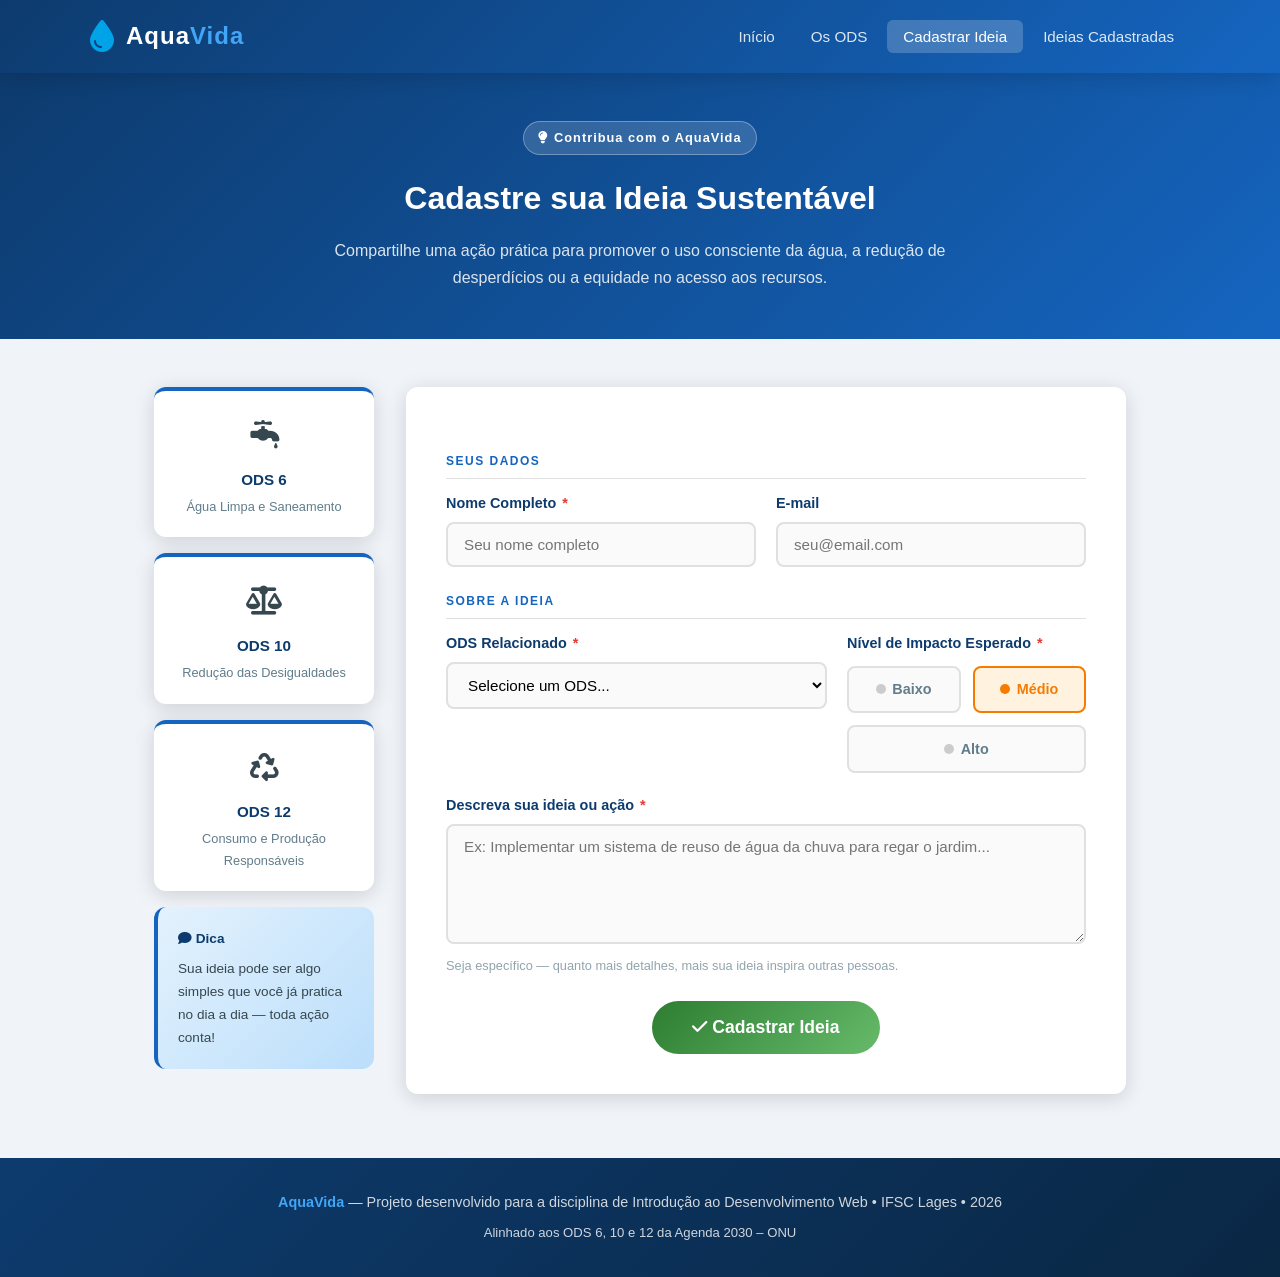
==== commit 1e9b4437: "ups" ====
--- a/formulario.html
+++ b/formulario.html
@@ -4,6 +4,8 @@
   <meta charset="UTF-8">
   <meta name="viewport" content="width=device-width, initial-scale=1.0">
   <title>AquaVida | Cadastrar Ideia</title>
+  <link rel="shortcut icon" href="img/favicon.ico" type="image/x-icon" />
+  <link rel="stylesheet" href="https://cdnjs.cloudflare.com/ajax/libs/font-awesome/6.4.0/css/all.min.css" />
   <link rel="stylesheet" href="css/style.css" />
 </head>
 <body>
@@ -11,7 +13,7 @@
   <header>
     <div class="header-inner">
       <a href="index.html" class="logo">
-        <span class="logo-icon">💧</span>
+        <i class="fa-solid fa-droplet logo-icon"></i>
         <span class="logo-text">Aqua<span>Vida</span></span>
       </a>
       <nav aria-label="Menu principal">
@@ -25,10 +27,9 @@
     </div>
   </header>
 
-  <!-- Banner da página -->
   <div class="page-banner">
     <div class="page-banner-content">
-      <span class="page-banner-tag">💡 Contribua com o AquaVida</span>
+      <span class="page-banner-tag"><i class="fa-solid fa-lightbulb"></i> Contribua com o AquaVida</span>
       <h1>Cadastre sua Ideia Sustentável</h1>
       <p>Compartilhe uma ação prática para promover o uso consciente da água, a redução de desperdícios ou a equidade no acesso aos recursos.</p>
     </div>
@@ -37,30 +38,28 @@
   <main>
     <div class="form-layout">
 
-      <!-- Card lateral informativo -->
       <aside class="form-sidebar">
         <div class="sidebar-card">
-          <div class="sidebar-icon">🚰</div>
+          <div class="sidebar-icon"><i class="fa-solid fa-faucet-drip"></i></div>
           <h3>ODS 6</h3>
           <p>Água Limpa e Saneamento</p>
         </div>
         <div class="sidebar-card">
-          <div class="sidebar-icon">⚖️</div>
+          <div class="sidebar-icon"><i class="fa-solid fa-scale-balanced"></i></div>
           <h3>ODS 10</h3>
           <p>Redução das Desigualdades</p>
         </div>
         <div class="sidebar-card">
-          <div class="sidebar-icon">♻️</div>
+          <div class="sidebar-icon"><i class="fa-solid fa-recycle"></i></div>
           <h3>ODS 12</h3>
           <p>Consumo e Produção Responsáveis</p>
         </div>
         <div class="sidebar-dica">
-          <strong>💬 Dica</strong>
+          <strong><i class="fa-solid fa-comment"></i> Dica</strong>
           <p>Sua ideia pode ser algo simples que você já pratica no dia a dia — toda ação conta!</p>
         </div>
       </aside>
 
-      <!-- Formulário principal -->
       <div class="form-main">
         <form id="form-ideia" class="form-card" novalidate>
 
@@ -71,8 +70,8 @@
               <input type="text" id="nome" name="nome" placeholder="Seu nome completo" required>
             </div>
             <div class="form-group">
-              <label for="email">E-mail <span class="obrigatorio">*</span></label>
-              <input type="email" id="email" name="email" placeholder="seu@email.com" required>
+              <label for="email">E-mail</label>
+              <input type="email" id="email" name="email" placeholder="seu@email.com">
             </div>
           </div>
 
@@ -82,9 +81,9 @@
               <label for="ods">ODS Relacionado <span class="obrigatorio">*</span></label>
               <select id="ods" name="ods" required>
                 <option value="" disabled selected>Selecione um ODS...</option>
-                <option value="ODS 6">🚰 ODS 6 — Água Limpa e Saneamento</option>
-                <option value="ODS 10">⚖️ ODS 10 — Redução das Desigualdades</option>
-                <option value="ODS 12">♻️ ODS 12 — Consumo e Produção Responsáveis</option>
+                <option value="ODS 6">ODS 6 — Água Limpa e Saneamento</option>
+                <option value="ODS 10">ODS 10 — Redução das Desigualdades</option>
+                <option value="ODS 12">ODS 12 — Consumo e Produção Responsáveis</option>
               </select>
             </div>
 
@@ -124,13 +123,15 @@
           </div>
 
           <div class="form-actions">
-            <button type="submit" class="btn btn-verde">✔ Cadastrar Ideia</button>
+            <button type="submit" class="btn btn-verde">
+              <i class="fa-solid fa-check"></i> Cadastrar Ideia
+            </button>
           </div>
 
         </form>
 
         <div id="mensagem-sucesso">
-          ✅ Ideia cadastrada com sucesso! Obrigado por contribuir com o AquaVida.
+          <i class="fa-solid fa-circle-check"></i> Ideia cadastrada com sucesso! Obrigado por contribuir com o AquaVida.
         </div>
       </div>
 
--- a/css/style.css
+++ b/css/style.css
@@ -45,6 +45,7 @@
 
 header .logo-icon {
   font-size: 2rem;
+  color: #00A2E8; /* Adicionei a cor azul aqui */
 }
 
 header .logo-text {
@@ -92,9 +93,8 @@
 .hero-bg {
   position: absolute;
   inset: 0;
-  background: url("../img/images.jpg")
-    center / cover no-repeat;
-  filter: brightness(0.4);
+  background: url("../img/images.jpg") center / cover no-repeat;
+  
   z-index: 0;
 }
 
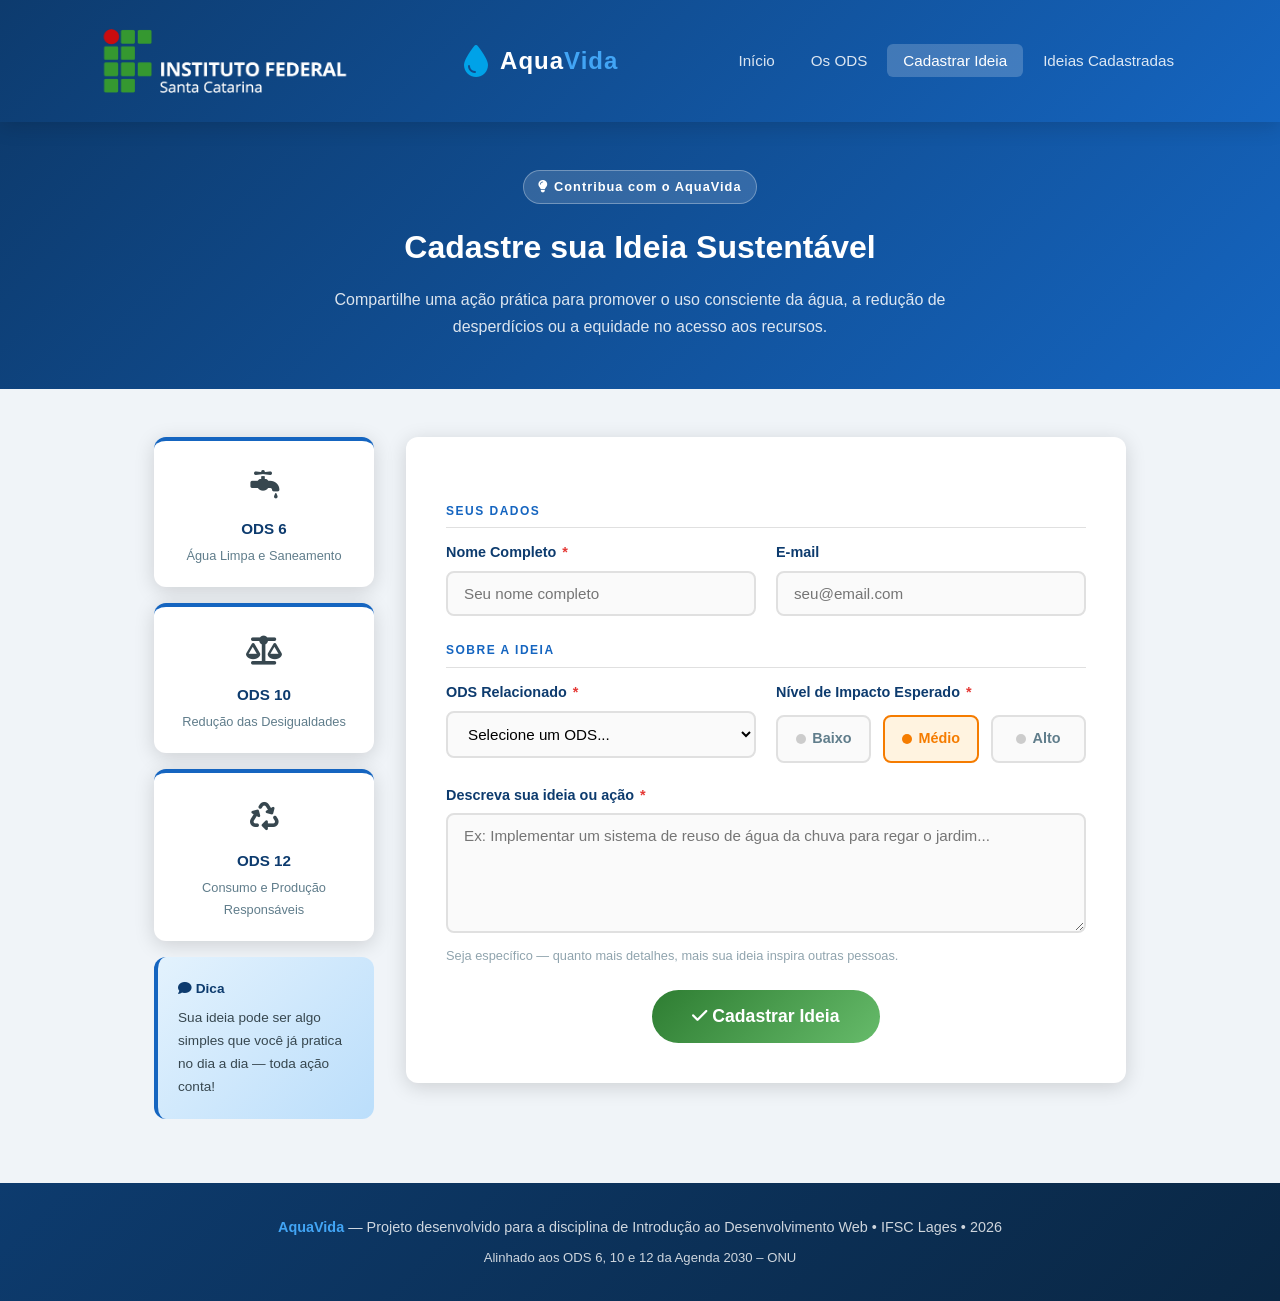
==== commit bc1c4330: "logo" ====
--- a/formulario.html
+++ b/formulario.html
@@ -12,6 +12,7 @@
 
   <header>
     <div class="header-inner">
+      <img src="img/ifsc-logo.png" alt="Logo do ifsc" class="logo-img" />
       <a href="index.html" class="logo">
         <i class="fa-solid fa-droplet logo-icon"></i>
         <span class="logo-text">Aqua<span>Vida</span></span>
--- a/css/style.css
+++ b/css/style.css
@@ -13,6 +13,12 @@
   background-color: #f0f4f8;
   color: #37474f;
   line-height: 1.7;
+}
+img {
+
+  width: 270PX;
+  height: 90PX;
+  display: block;
 }
 
 /* ===== HEADER / NAV ===== */
@@ -32,7 +38,6 @@
   max-width: 1100px;
   margin: 0 auto;
   padding: 1rem 0;
-  flex-wrap: wrap;
   gap: 1rem;
 }
 
@@ -41,11 +46,12 @@
   align-items: center;
   gap: 0.75rem;
   text-decoration: none;
+  flex-shrink: 0;
 }
 
 header .logo-icon {
   font-size: 2rem;
-  color: #00A2E8; /* Adicionei a cor azul aqui */
+  color: #00A2E8;
 }
 
 header .logo-text {
@@ -64,6 +70,7 @@
   display: flex;
   gap: 0.25rem;
   flex-wrap: wrap;
+  justify-content: flex-end;
 }
 
 nav ul li a {
@@ -73,6 +80,7 @@
   border-radius: 6px;
   font-size: 0.95rem;
   transition: all 0.2s;
+  white-space: nowrap;
 }
 
 nav ul li a:hover,
@@ -94,7 +102,6 @@
   position: absolute;
   inset: 0;
   background: url("../img/images.jpg") center / cover no-repeat;
-  
   z-index: 0;
 }
 
@@ -235,7 +242,7 @@
 /* ===== CARDS ODS (homepage) ===== */
 .cards-ods {
   display: grid;
-  grid-template-columns: repeat(auto-fit, minmax(280px, 1fr));
+  grid-template-columns: repeat(auto-fit, minmax(260px, 1fr));
   gap: 1.5rem;
 }
 
@@ -245,9 +252,7 @@
   padding: 2rem;
   box-shadow: 0 4px 20px rgba(0, 0, 0, 0.15);
   border-top: 5px solid;
-  transition:
-    transform 0.3s,
-    box-shadow 0.3s;
+  transition: transform 0.3s, box-shadow 0.3s;
   text-decoration: none;
   color: inherit;
   display: block;
@@ -258,33 +263,21 @@
   box-shadow: 0 12px 30px rgba(0, 0, 0, 0.18);
 }
 
-.card-ods.ods6 {
-  border-color: #0277bd;
-}
-.card-ods.ods10 {
-  border-color: #e53935;
-}
-.card-ods.ods12 {
-  border-color: #f57c00;
-}
+.card-ods.ods6  { border-color: #0277bd; }
+.card-ods.ods10 { border-color: #e53935; }
+.card-ods.ods12 { border-color: #f57c00; }
 
 .card-ods .ods-numero {
   font-size: 2.5rem;
   font-weight: 800;
-  opacity: 0.15;
+  opacity: 0.95;
   line-height: 1;
   margin-bottom: 0.5rem;
 }
 
-.card-ods.ods6 .ods-numero {
-  color: #0277bd;
-}
-.card-ods.ods10 .ods-numero {
-  color: #e53935;
-}
-.card-ods.ods12 .ods-numero {
-  color: #f57c00;
-}
+.card-ods.ods6  .ods-numero { color: #0277bd; }
+.card-ods.ods10 .ods-numero { color: #e53935; }
+.card-ods.ods12 .ods-numero { color: #f57c00; }
 
 .card-ods .ods-icone {
   font-size: 2.5rem;
@@ -338,6 +331,7 @@
   overflow-x: auto;
   border-radius: 12px;
   box-shadow: 0 4px 20px rgba(0, 0, 0, 0.15);
+  -webkit-overflow-scrolling: touch;
 }
 
 table {
@@ -345,6 +339,7 @@
   border-collapse: collapse;
   background: #ffffff;
   font-size: 0.95rem;
+  min-width: 600px;
 }
 
 thead {
@@ -385,18 +380,9 @@
   font-weight: 600;
 }
 
-.badge-azul {
-  background: #e3f2fd;
-  color: #0277bd;
-}
-.badge-vermelho {
-  background: #ffebee;
-  color: #c62828;
-}
-.badge-laranja {
-  background: #fff3e0;
-  color: #e65100;
-}
+.badge-azul    { background: #e3f2fd; color: #0277bd; }
+.badge-vermelho { background: #ffebee; color: #c62828; }
+.badge-laranja  { background: #fff3e0; color: #e65100; }
 
 /* ===== FORMULÁRIO BASE ===== */
 .form-card {
@@ -436,10 +422,9 @@
   border-radius: 8px;
   font-size: 0.95rem;
   font-family: inherit;
-  transition:
-    border-color 0.2s,
-    box-shadow 0.2s;
+  transition: border-color 0.2s, box-shadow 0.2s;
   background: #fafafa;
+  width: 100%;
 }
 
 .form-group input:focus,
@@ -460,21 +445,6 @@
   cursor: pointer;
 }
 
-.radio-group {
-  display: flex;
-  gap: 1.5rem;
-  flex-wrap: wrap;
-  margin-top: 0.25rem;
-}
-
-.radio-group label {
-  font-weight: 400;
-  display: flex;
-  align-items: center;
-  gap: 0.4rem;
-  cursor: pointer;
-}
-
 .form-actions {
   margin-top: 1.5rem;
   text-align: center;
@@ -495,20 +465,14 @@
 }
 
 @keyframes fadeIn {
-  from {
-    opacity: 0;
-    transform: translateY(10px);
-  }
-  to {
-    opacity: 1;
-    transform: translateY(0);
-  }
+  from { opacity: 0; transform: translateY(10px); }
+  to   { opacity: 1; transform: translateY(0); }
 }
 
 /* ===== RESULTADOS / CARDS IDEIAS ===== */
 #lista-ideias {
   display: grid;
-  grid-template-columns: repeat(auto-fill, minmax(300px, 1fr));
+  grid-template-columns: repeat(auto-fill, minmax(280px, 1fr));
   gap: 1.5rem;
   margin-top: 2rem;
 }
@@ -528,6 +492,7 @@
   align-items: flex-start;
   margin-bottom: 1rem;
   gap: 0.5rem;
+  flex-wrap: wrap;
 }
 
 .card-ideia .ideia-nome {
@@ -555,6 +520,8 @@
 .card-ideia .ideia-footer {
   display: flex;
   justify-content: space-between;
+  flex-wrap: wrap;
+  gap: 0.5rem;
   font-size: 0.85rem;
   color: #90a4ae;
   border-top: 1px solid #eceff1;
@@ -569,19 +536,13 @@
   font-size: 0.85rem;
 }
 
-.impacto-alto {
-  color: #2e7d32;
-}
-.impacto-medio {
-  color: #f57c00;
-}
-.impacto-baixo {
-  color: #1565c0;
-}
+.impacto-alto  { color: #2e7d32; }
+.impacto-medio { color: #f57c00; }
+.impacto-baixo { color: #1565c0; }
 
 #sem-dados {
   text-align: center;
-  padding: 3rem;
+  padding: 3rem 1.5rem;
   color: #90a4ae;
   background: #ffffff;
   border-radius: 12px;
@@ -598,7 +559,7 @@
 /* ===== FILTROS ===== */
 .filtros {
   display: flex;
-  gap: 1rem;
+  gap: 0.75rem;
   flex-wrap: wrap;
   margin-bottom: 1.5rem;
   align-items: center;
@@ -617,6 +578,7 @@
   font-size: 0.95rem;
   cursor: pointer;
   transition: border-color 0.2s;
+  max-width: 100%;
 }
 
 .filtros select:focus {
@@ -660,7 +622,7 @@
   margin-bottom: 0.4rem;
 }
 
-/* ===== PAGE BANNER (páginas internas) ===== */
+/* ===== PAGE BANNER ===== */
 .page-banner {
   background: linear-gradient(135deg, #0d3b6e, #1565c0);
   color: #ffffff;
@@ -698,7 +660,7 @@
   line-height: 1.7;
 }
 
-/* ===== LAYOUT FORMULÁRIO (sidebar + form) ===== */
+/* ===== LAYOUT FORMULÁRIO ===== */
 .form-layout {
   display: grid;
   grid-template-columns: 220px 1fr;
@@ -875,56 +837,358 @@
 }
 
 /* ===== RESPONSIVIDADE ===== */
-@media (max-width: 768px) {
-  .hero-content {
-    padding: 3.5rem 1.5rem;
-  }
-  .hero-content h1 {
-    font-size: 2rem;
-  }
-
-  .form-grid {
-    grid-template-columns: 1fr;
-  }
-  .form-group.full {
-    grid-column: 1;
-  }
-
+
+/* Tablet (até 900px) */
+@media (max-width: 900px) {
   .form-layout {
     grid-template-columns: 1fr;
     margin: 2rem auto;
-    padding: 0 1rem;
+    padding: 0 1.5rem;
   }
 
   .form-sidebar {
     display: grid;
-    grid-template-columns: repeat(auto-fit, minmax(140px, 1fr));
+    grid-template-columns: repeat(auto-fit, minmax(130px, 1fr));
+    gap: 0.75rem;
   }
 
   .sidebar-dica {
     grid-column: 1 / -1;
   }
 
-  .page-banner h1 {
-    font-size: 1.5rem;
-  }
-  .page-banner {
-    padding: 2rem 1rem;
+  .cards-ods {
+    grid-template-columns: repeat(auto-fit, minmax(220px, 1fr));
+  }
+}
+
+/* Mobile (até 600px) */
+@media (max-width: 600px) {
+  /* Header */
+  header {
+    padding: 0 1rem;
   }
 
   header .header-inner {
     flex-direction: column;
     align-items: flex-start;
-  }
+    padding: 0.75rem 0;
+    gap: 0.5rem;
+  }
+
   nav ul {
     gap: 0.1rem;
-  }
+    flex-wrap: wrap;
+  }
+
   nav ul li a {
-    padding: 0.4rem 0.7rem;
-    font-size: 0.85rem;
-  }
-  .btn-secondary {
+    padding: 0.4rem 0.6rem;
+    font-size: 0.8rem;
+  }
+
+  /* Hero */
+  .hero {
+    min-height: 420px;
+  }
+
+  .hero-content {
+    padding: 2.5rem 1.25rem;
+  }
+
+  .hero-content h1 {
+    font-size: 1.75rem;
+  }
+
+  .hero-content p {
+    font-size: 0.95rem;
+  }
+
+  .hero-btns {
+    flex-direction: column;
+    gap: 0.75rem;
+  }
+
+  .hero-btns .btn {
+    text-align: center;
+    width: 100%;
+  }
+
+  /* Main */
+  main {
+    margin: 2rem auto;
+    padding: 0 1rem;
+  }
+
+  .section-title {
+    font-size: 1.4rem;
+  }
+
+  /* Cards stats */
+  .cards-stats {
+    grid-template-columns: 1fr 1fr;
+  }
+
+  /* Cards ODS */
+  .cards-ods {
+    grid-template-columns: 1fr;
+  }
+
+  /* Page banner */
+  .page-banner {
+    padding: 2rem 1rem;
+  }
+
+  .page-banner h1 {
+    font-size: 1.4rem;
+  }
+
+  /* Form */
+  .form-layout {
+    padding: 0 1rem;
+    margin: 1.5rem auto;
+  }
+
+  .form-card {
+    padding: 1.5rem 1rem;
+  }
+
+  .form-grid {
+    grid-template-columns: 1fr;
+  }
+
+  .form-group.full {
+    grid-column: 1;
+  }
+
+  .form-section-label {
+    margin-top: 1rem;
+  }
+
+  /* Sidebar */
+  .form-sidebar {
+    grid-template-columns: 1fr 1fr;
+  }
+
+  /* Filtros */
+  .filtros {
+    flex-direction: column;
+    align-items: flex-start;
+    gap: 0.5rem;
+  }
+
+  .filtros select {
+    width: 100%;
+  }
+
+  .contador {
     margin-left: 0;
-    margin-top: 0.5rem;
-  }
-}
+  }
+
+  /* Cards ideias */
+  #lista-ideias {
+    grid-template-columns: 1fr;
+  }
+
+  /* Botão verde */
+  .btn-verde {
+    width: 100%;
+    text-align: center;
+    font-size: 1rem;
+    padding: 0.85rem 1.5rem;
+  }
+}
+
+/* Telas muito pequenas (até 360px) */
+@media (max-width: 360px) {
+  .cards-stats {
+    grid-template-columns: 1fr;
+  }
+
+  .form-sidebar {
+    grid-template-columns: 1fr;
+  }
+
+  nav ul li a {
+    font-size: 0.75rem;
+    padding: 0.35rem 0.5rem;
+  }
+}
+
+/* ===== CARD ODS COMO BOTÃO ===== */
+.card-ods {
+  text-align: left;
+  font-family: inherit;
+  appearance: none;
+  -webkit-appearance: none;
+}
+
+button.card-ods {
+  width: 100%;
+  cursor: pointer;
+}
+
+.card-saiba-mais {
+  display: inline-flex;
+  align-items: center;
+  gap: 0.4rem;
+  margin-top: 1rem;
+  font-size: 0.85rem;
+  font-weight: 700;
+  color: #1565c0;
+  transition: gap 0.2s;
+}
+
+.card-ods.ods6  .card-saiba-mais { color: #0277bd; }
+.card-ods.ods10 .card-saiba-mais { color: #c62828; }
+.card-ods.ods12 .card-saiba-mais { color: #e65100; }
+
+.card-ods:hover .card-saiba-mais {
+  gap: 0.7rem;
+}
+
+/* ===== MODAL ===== */
+.modal-overlay {
+  display: none;
+  position: fixed;
+  inset: 0;
+  background: rgba(0, 0, 0, 0.55);
+  z-index: 999;
+  align-items: center;
+  justify-content: center;
+  padding: 1rem;
+}
+
+.modal-overlay.ativo {
+  display: flex;
+}
+
+.modal-box {
+  background: #ffffff;
+  border-radius: 16px;
+  max-width: 680px;
+  width: 100%;
+  max-height: 85vh;
+  overflow-y: auto;
+  position: relative;
+  box-shadow: 0 20px 60px rgba(0, 0, 0, 0.3);
+  animation: modalEntrar 0.25s ease;
+}
+
+@keyframes modalEntrar {
+  from { opacity: 0; transform: translateY(20px) scale(0.97); }
+  to   { opacity: 1; transform: translateY(0) scale(1); }
+}
+
+.modal-fechar {
+  position: absolute;
+  top: 1rem;
+  right: 1rem;
+  background: #f0f4f8;
+  border: none;
+  border-radius: 50%;
+  width: 36px;
+  height: 36px;
+  font-size: 1rem;
+  cursor: pointer;
+  color: #607d8b;
+  display: flex;
+  align-items: center;
+  justify-content: center;
+  transition: background 0.2s, color 0.2s;
+  z-index: 10;
+}
+
+.modal-fechar:hover {
+  background: #e53935;
+  color: #ffffff;
+}
+
+.modal-header {
+  display: flex;
+  align-items: center;
+  gap: 1rem;
+  padding: 2rem 2rem 1.25rem;
+  border-bottom: 3px solid;
+}
+
+.modal-header h2 {
+  font-size: 1.3rem;
+  font-weight: 700;
+  margin: 0;
+}
+
+.modal-body {
+  padding: 1.5rem 2rem;
+  color: #37474f;
+  font-size: 0.95rem;
+  line-height: 1.75;
+}
+
+.modal-body p {
+  margin-bottom: 1rem;
+}
+
+.modal-body h4 {
+  color: #0d3b6e;
+  font-size: 1rem;
+  font-weight: 700;
+  margin: 1.25rem 0 0.5rem;
+}
+
+.modal-body ul {
+  padding-left: 1.25rem;
+}
+
+.modal-body ul li {
+  margin-bottom: 0.4rem;
+}
+
+.modal-footer {
+  padding: 1rem 2rem 1.5rem;
+  text-align: right;
+}
+
+.btn-modal {
+  display: inline-flex;
+  align-items: center;
+  gap: 0.5rem;
+  color: #ffffff;
+  padding: 0.7rem 1.5rem;
+  border-radius: 50px;
+  font-size: 0.9rem;
+  font-weight: 600;
+  text-decoration: none;
+  transition: opacity 0.2s, transform 0.2s;
+}
+
+.btn-modal:hover {
+  opacity: 0.88;
+  transform: translateY(-1px);
+}
+
+@media (max-width: 600px) {
+  .modal-box {
+    max-height: 90vh;
+    border-radius: 12px;
+  }
+
+  .modal-header {
+    padding: 1.5rem 1.25rem 1rem;
+    flex-direction: column;
+    align-items: flex-start;
+    gap: 0.5rem;
+  }
+
+  .modal-body {
+    padding: 1rem 1.25rem;
+  }
+
+  .modal-footer {
+    padding: 0.75rem 1.25rem 1.25rem;
+    text-align: center;
+  }
+
+  .btn-modal {
+    width: 100%;
+    justify-content: center;
+  }
+}
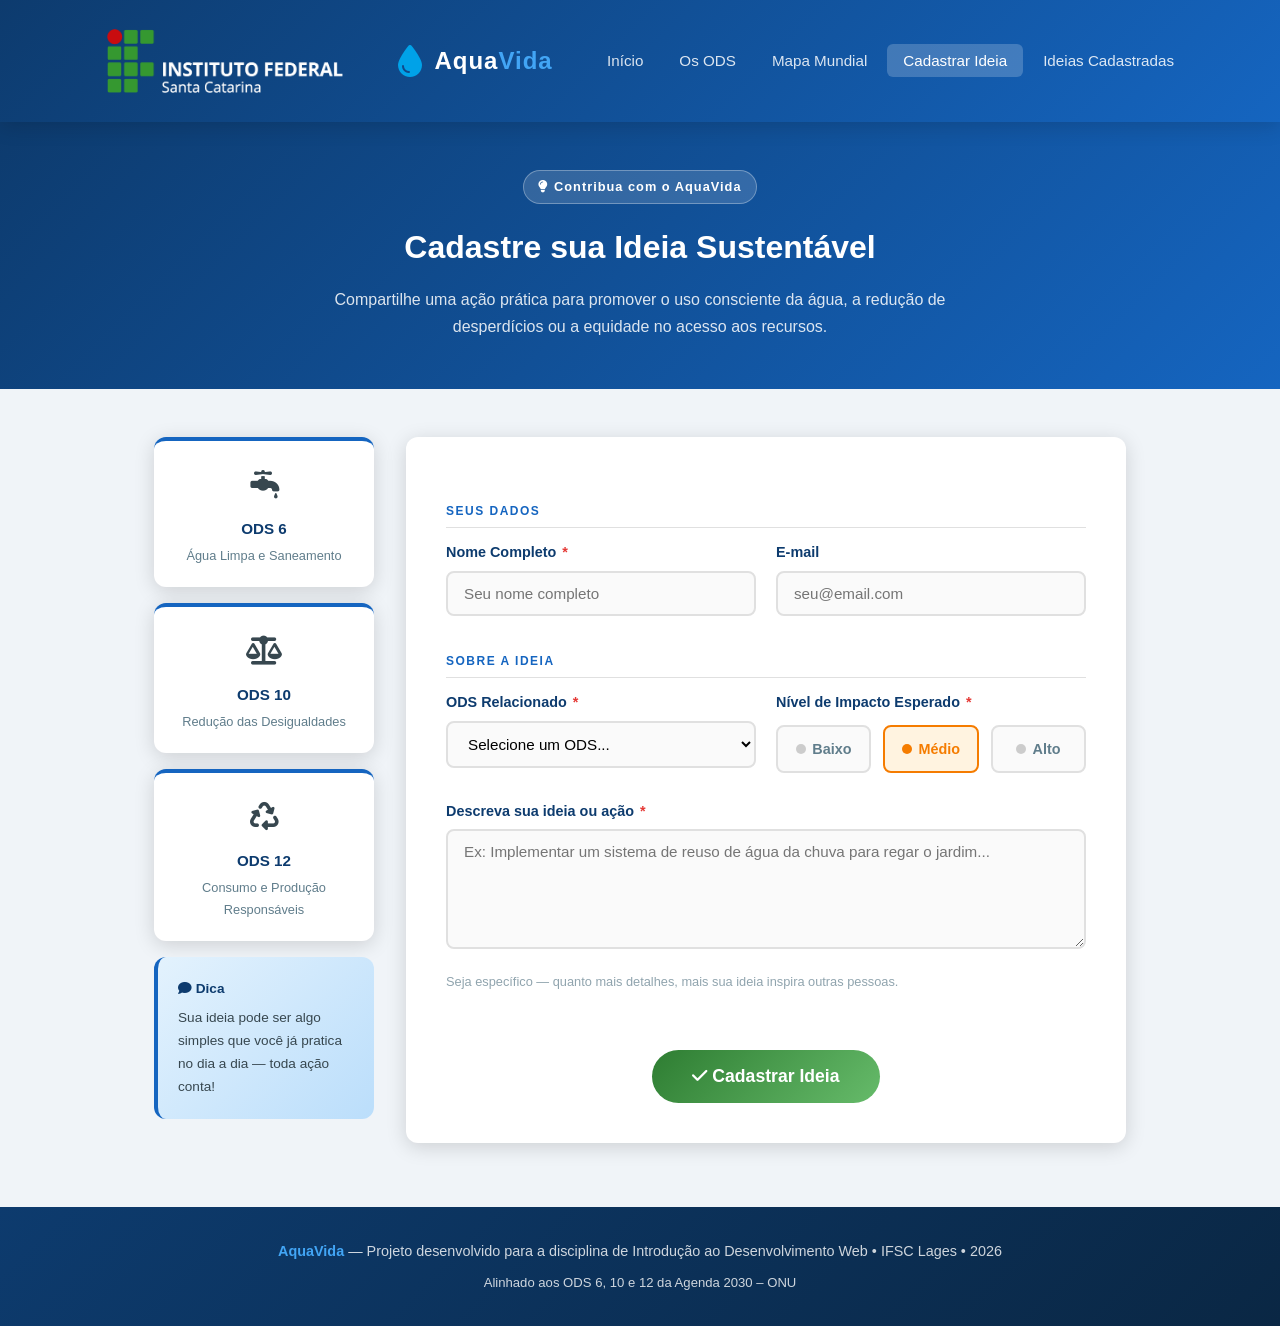
==== commit 2e9c16c0: "oi" ====
--- a/formulario.html
+++ b/formulario.html
@@ -3,6 +3,7 @@
 <head>
   <meta charset="UTF-8">
   <meta name="viewport" content="width=device-width, initial-scale=1.0">
+  <meta name="description" content="Cadastre sua ideia sustentável no AquaVida e contribua com os ODS 6, 10 e 12 da Agenda 2030." />
   <title>AquaVida | Cadastrar Ideia</title>
   <link rel="shortcut icon" href="img/favicon.ico" type="image/x-icon" />
   <link rel="stylesheet" href="https://cdnjs.cloudflare.com/ajax/libs/font-awesome/6.4.0/css/all.min.css" />
@@ -21,6 +22,7 @@
         <ul>
           <li><a href="index.html">Início</a></li>
           <li><a href="ods.html">Os ODS</a></li>
+          <li><a href="globo.html">Mapa Mundial</a></li>
           <li><a href="formulario.html" class="ativo">Cadastrar Ideia</a></li>
           <li><a href="resultados.html">Ideias Cadastradas</a></li>
         </ul>
@@ -69,6 +71,7 @@
             <div class="form-group">
               <label for="nome">Nome Completo <span class="obrigatorio">*</span></label>
               <input type="text" id="nome" name="nome" placeholder="Seu nome completo" required>
+              <span class="erro-campo" id="erro-nome"></span>
             </div>
             <div class="form-group">
               <label for="email">E-mail</label>
@@ -86,6 +89,7 @@
                 <option value="ODS 10">ODS 10 — Redução das Desigualdades</option>
                 <option value="ODS 12">ODS 12 — Consumo e Produção Responsáveis</option>
               </select>
+              <span class="erro-campo" id="erro-ods"></span>
             </div>
 
             <div class="form-group">
@@ -119,11 +123,13 @@
               <label for="descricao">Descreva sua ideia ou ação <span class="obrigatorio">*</span></label>
               <textarea id="descricao" name="descricao" rows="5"
                 placeholder="Ex: Implementar um sistema de reuso de água da chuva para regar o jardim..." required></textarea>
+              <span class="erro-campo" id="erro-descricao"></span>
               <span class="campo-dica">Seja específico — quanto mais detalhes, mais sua ideia inspira outras pessoas.</span>
             </div>
           </div>
 
           <div class="form-actions">
+            <div class="erro-geral" id="erro-geral"></div>
             <button type="submit" class="btn btn-verde">
               <i class="fa-solid fa-check"></i> Cadastrar Ideia
             </button>
--- a/css/style.css
+++ b/css/style.css
@@ -14,11 +14,12 @@
   color: #37474f;
   line-height: 1.7;
 }
-img {
-
-  width: 270PX;
-  height: 90PX;
+.logo-img {
+  width: 270px;
+  height: 90px;
   display: block;
+  max-width: 100%;
+  object-fit: contain;
 }
 
 /* ===== HEADER / NAV ===== */
@@ -166,15 +167,15 @@
 }
 
 .btn-primary {
-  background: transparent;
-  color: #ffffff;
-  border: 2px solid rgba(255, 255, 255, 0.7);
+  background: #ffffff;
+  color: #0d3b6e;
+  border: 2px solid #ffffff;
 }
 
 .btn-primary:hover {
-  background: rgba(255, 255, 255, 0.15);
-  border-color: #ffffff;
+  background: rgba(255, 255, 255, 0.9);
   transform: translateY(-2px);
+  box-shadow: 0 6px 20px rgba(0, 0, 0, 0.25);
 }
 
 .btn-secondary {
@@ -875,6 +876,11 @@
     gap: 0.5rem;
   }
 
+  .logo-img {
+    width: 160px;
+    height: 54px;
+  }
+
   nav ul {
     gap: 0.1rem;
     flex-wrap: wrap;
@@ -885,9 +891,15 @@
     font-size: 0.8rem;
   }
 
-  /* Hero */
+  /* Hero - Melhor legibilidade */
   .hero {
     min-height: 420px;
+    position: relative;
+  }
+
+  /* Escurecimento do fundo para destacar o texto */
+  .hero-bg {
+    filter: brightness(0.4);
   }
 
   .hero-content {
@@ -896,10 +908,12 @@
 
   .hero-content h1 {
     font-size: 1.75rem;
+    text-shadow: 2px 2px 5px rgba(0, 0, 0, 0.8);
   }
 
   .hero-content p {
     font-size: 0.95rem;
+    text-shadow: 1px 1px 3px rgba(0, 0, 0, 0.8);
   }
 
   .hero-btns {
@@ -932,15 +946,6 @@
     grid-template-columns: 1fr;
   }
 
-  /* Page banner */
-  .page-banner {
-    padding: 2rem 1rem;
-  }
-
-  .page-banner h1 {
-    font-size: 1.4rem;
-  }
-
   /* Form */
   .form-layout {
     padding: 0 1rem;
@@ -955,20 +960,11 @@
     grid-template-columns: 1fr;
   }
 
-  .form-group.full {
-    grid-column: 1;
-  }
-
-  .form-section-label {
-    margin-top: 1rem;
-  }
-
-  /* Sidebar */
+  /* Sidebar e Filtros */
   .form-sidebar {
     grid-template-columns: 1fr 1fr;
   }
 
-  /* Filtros */
   .filtros {
     flex-direction: column;
     align-items: flex-start;
@@ -979,23 +975,70 @@
     width: 100%;
   }
 
-  .contador {
-    margin-left: 0;
-  }
-
   /* Cards ideias */
   #lista-ideias {
     grid-template-columns: 1fr;
   }
-
-  /* Botão verde */
-  .btn-verde {
-    width: 100%;
-    text-align: center;
-    font-size: 1rem;
-    padding: 0.85rem 1.5rem;
-  }
-}
+}
+
+/* ===== VALIDAÇÃO DE FORMULÁRIO ===== */
+.erro-campo {
+  color: #e53935;
+  font-size: 0.8rem;
+  margin-top: 0.25rem;
+  display: block;
+}
+
+.erro-geral {
+  color: #e53935;
+  font-size: 0.9rem;
+  text-align: center;
+  margin-bottom: 1rem;
+  min-height: 1.2em;
+}
+
+/* ===== LOADING IDEIAS ===== */
+#loading-ideias {
+  display: none;
+  align-items: center;
+  justify-content: center;
+  gap: 0.75rem;
+  padding: 3rem 1.5rem;
+  color: #607d8b;
+  font-size: 1rem;
+  grid-column: 1 / -1;
+  background: #ffffff;
+  border-radius: 12px;
+  box-shadow: 0 4px 20px rgba(0, 0, 0, 0.15);
+}
+
+/* ===== ARTIGOS ODS (ods.html) ===== */
+.ods-article {
+  background: #ffffff;
+  border-radius: 12px;
+  padding: 2rem;
+  box-shadow: 0 4px 20px rgba(0, 0, 0, 0.1);
+  margin-bottom: 1.5rem;
+  border-left: 6px solid;
+}
+
+.ods-article h3 {
+  font-size: 1.3rem;
+  margin-bottom: 1rem;
+}
+
+.ods-article p + p {
+  margin-top: 0.75rem;
+}
+
+.ods-article-6  { border-color: #0277bd; }
+.ods-article-6  h3 { color: #0277bd; }
+
+.ods-article-10 { border-color: #e53935; }
+.ods-article-10 h3 { color: #c62828; }
+
+.ods-article-12 { border-color: #f57c00; }
+.ods-article-12 h3 { color: #e65100; }
 
 /* Telas muito pequenas (até 360px) */
 @media (max-width: 360px) {
@@ -1012,7 +1055,6 @@
     padding: 0.35rem 0.5rem;
   }
 }
-
 /* ===== CARD ODS COMO BOTÃO ===== */
 .card-ods {
   text-align: left;
